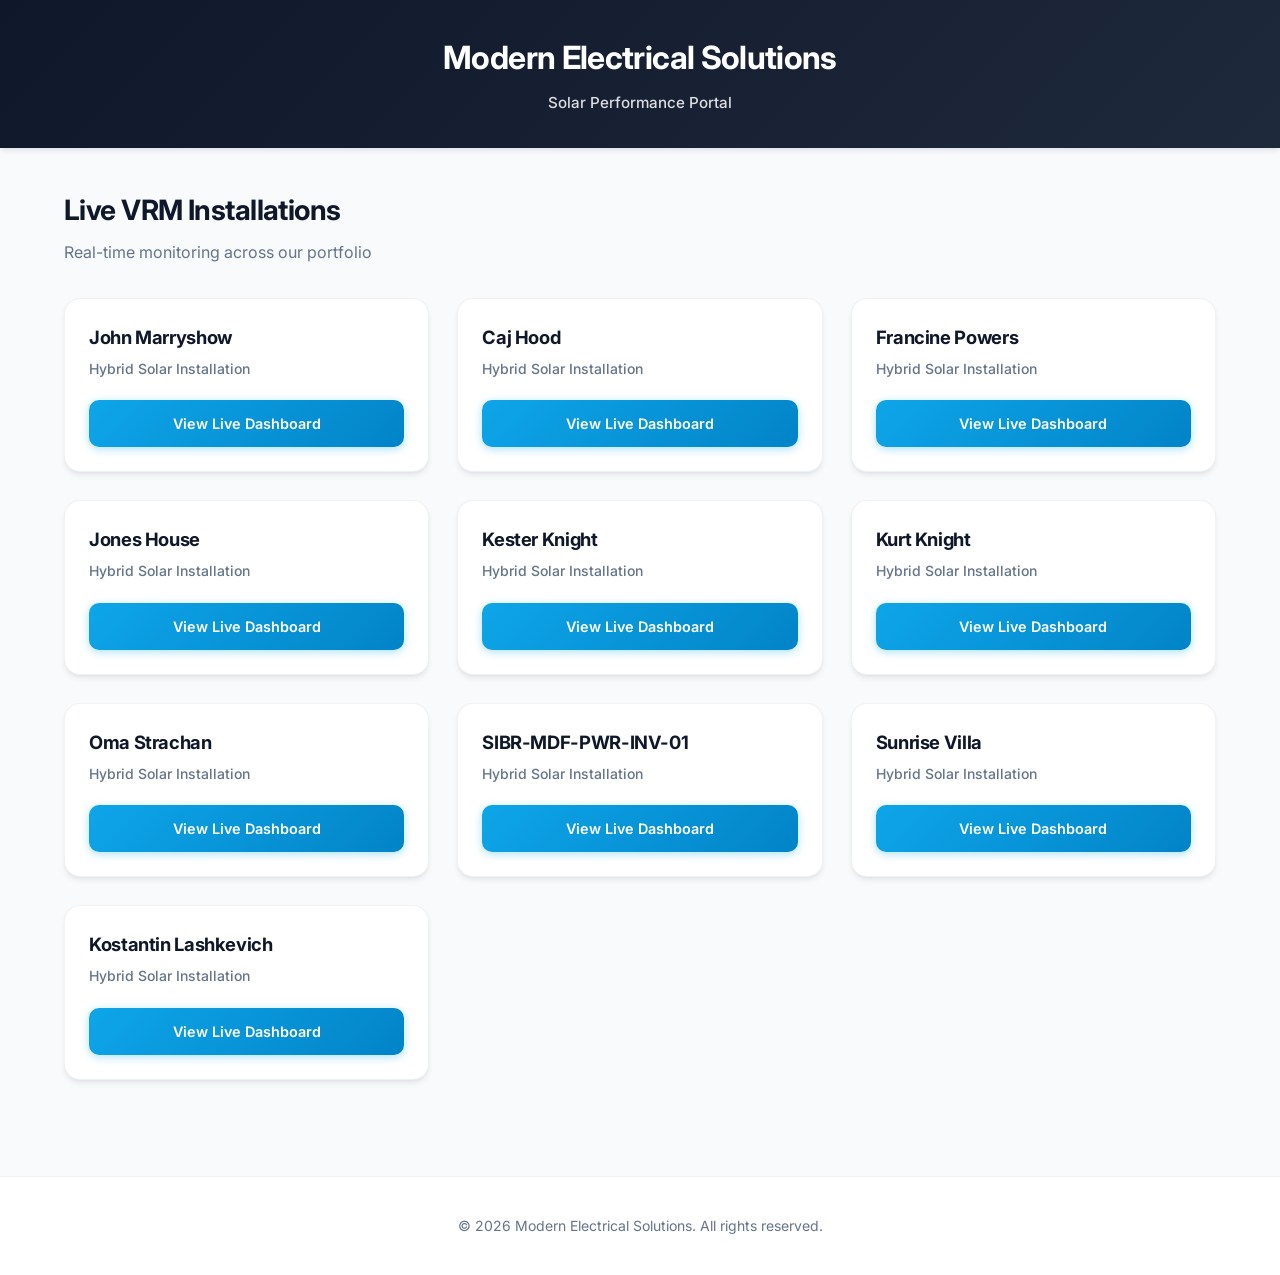
==== index.html @ d56d6b88 "Initial commit: MES SolarGrid Solar Performance Portal Made-with: Cursor" ====
<!DOCTYPE html>
<html lang="en">
<head>
  <meta charset="UTF-8">
  <meta name="viewport" content="width=device-width, initial-scale=1.0">
  <title>Solar Performance Portal — Modern Electrical Solutions</title>
  <link rel="preconnect" href="https://fonts.googleapis.com">
  <link rel="preconnect" href="https://fonts.gstatic.com" crossorigin>
  <link href="https://fonts.googleapis.com/css2?family=Inter:wght@400;500;600;700&display=swap" rel="stylesheet">
  <link rel="stylesheet" href="style.css">
</head>
<body>
  <header class="site-header">
    <div class="header-inner">
      <h1 class="logo">Modern Electrical Solutions</h1>
      <p class="tagline">Solar Performance Portal</p>
    </div>
  </header>

  <main class="main">
    <section class="portfolio-section">
      <h2 class="section-title">Live VRM Installations</h2>
      <p class="section-subtitle">Real-time monitoring across our portfolio</p>
      <div id="systems-grid" class="systems-grid" role="list">
        <!-- Cards injected by app.js -->
      </div>
    </section>
  </main>

  <footer class="site-footer">
    <p>&copy; <span id="year"></span> Modern Electrical Solutions. All rights reserved.</p>
  </footer>

  <script src="assets/systems.js"></script>
  <script src="app.js"></script>
  <script>
    document.getElementById('year').textContent = new Date().getFullYear();
  </script>
</body>
</html>
---- style.css ----
/* ============================================
   Modern Electrical Solutions — Solar Portal
   MES branding, Tesla Energy–inspired UI
   ============================================ */

:root {
  --primary-dark: #0F172A;
  --secondary-dark: #1E293B;
  --accent-amber: #F59E0B;
  --accent-blue: #0EA5E9;
  --background: #F8FAFC;
  --text: #334155;
  --text-muted: #64748B;
  --white: #FFFFFF;
  --shadow-sm: 0 1px 2px rgba(15, 23, 42, 0.05);
  --shadow-md: 0 4px 6px -1px rgba(15, 23, 42, 0.08), 0 2px 4px -2px rgba(15, 23, 42, 0.06);
  --shadow-lg: 0 10px 15px -3px rgba(15, 23, 42, 0.08), 0 4px 6px -4px rgba(15, 23, 42, 0.06);
  --shadow-hover: 0 20px 25px -5px rgba(15, 23, 42, 0.08), 0 8px 10px -6px rgba(15, 23, 42, 0.06);
  --radius: 16px;
  --transition: 0.25s cubic-bezier(0.4, 0, 0.2, 1);
}

*,
*::before,
*::after {
  box-sizing: border-box;
}

html {
  scroll-behavior: smooth;
}

body {
  margin: 0;
  font-family: 'Inter', -apple-system, BlinkMacSystemFont, sans-serif;
  font-size: 16px;
  line-height: 1.6;
  color: var(--text);
  background: var(--background);
  -webkit-font-smoothing: antialiased;
}

/* ----- Header ----- */
.site-header {
  background: linear-gradient(135deg, var(--primary-dark) 0%, var(--secondary-dark) 100%);
  color: var(--white);
  padding: 2rem 1.5rem;
  text-align: center;
  box-shadow: var(--shadow-md);
}

.header-inner {
  max-width: 1200px;
  margin: 0 auto;
}

.logo {
  margin: 0;
  font-size: clamp(1.5rem, 4vw, 2rem);
  font-weight: 700;
  letter-spacing: -0.02em;
}

.tagline {
  margin: 0.5rem 0 0;
  font-size: 0.95rem;
  font-weight: 500;
  color: rgba(255, 255, 255, 0.85);
}

/* ----- Main ----- */
.main {
  max-width: 1200px;
  margin: 0 auto;
  padding: 2.5rem 1.5rem 4rem;
}

.portfolio-section {
  margin-bottom: 2rem;
}

.section-title {
  margin: 0 0 0.5rem;
  font-size: clamp(1.5rem, 3vw, 1.75rem);
  font-weight: 700;
  color: var(--primary-dark);
  letter-spacing: -0.02em;
}

.section-subtitle {
  margin: 0 0 2rem;
  font-size: 1rem;
  color: var(--text-muted);
}

/* Section fade-in on scroll */
.portfolio-section .section-title,
.portfolio-section .section-subtitle {
  opacity: 0;
  transform: translateY(12px);
  transition: opacity 0.6s ease, transform 0.6s ease;
}

.portfolio-section.is-visible .section-title,
.portfolio-section.is-visible .section-subtitle {
  opacity: 1;
  transform: translateY(0);
}

.portfolio-section.is-visible .section-subtitle {
  transition-delay: 0.1s;
}

/* ----- Grid: 1 col mobile, 2 tablet, 3 desktop ----- */
.systems-grid {
  display: grid;
  grid-template-columns: 1fr;
  gap: 1.5rem;
  list-style: none;
  padding: 0;
  margin: 0;
}

@media (min-width: 640px) {
  .systems-grid {
    grid-template-columns: repeat(2, 1fr);
  }
}

@media (min-width: 960px) {
  .systems-grid {
    grid-template-columns: repeat(3, 1fr);
    gap: 1.75rem;
  }
}

/* ----- Card ----- */
.system-card {
  background: var(--white);
  border-radius: var(--radius);
  padding: 1.5rem;
  box-shadow: var(--shadow-md);
  transition: transform var(--transition), box-shadow var(--transition), opacity 0.6s ease, transform 0.6s ease;
  opacity: 0;
  transform: translateY(24px);
  border: 1px solid rgba(15, 23, 42, 0.06);
}

.system-card.is-visible {
  opacity: 1;
  transform: translateY(0);
}

.system-card:hover {
  transform: translateY(-4px);
  box-shadow: var(--shadow-hover);
}

.system-card .card-name {
  margin: 0 0 0.35rem;
  font-size: 1.15rem;
  font-weight: 700;
  color: var(--primary-dark);
  letter-spacing: -0.02em;
}

.system-card .card-type {
  margin: 0 0 1.25rem;
  font-size: 0.875rem;
  color: var(--text-muted);
  font-weight: 500;
}

.system-card .card-cta {
  display: inline-flex;
  align-items: center;
  justify-content: center;
  width: 100%;
  padding: 0.75rem 1.25rem;
  font-family: inherit;
  font-size: 0.9rem;
  font-weight: 600;
  color: var(--white);
  background: linear-gradient(135deg, var(--accent-blue) 0%, #0284C7 100%);
  border: none;
  border-radius: 10px;
  cursor: pointer;
  text-decoration: none;
  transition: opacity var(--transition), transform var(--transition);
  box-shadow: 0 2px 8px rgba(14, 165, 233, 0.35);
}

.system-card .card-cta:hover {
  opacity: 0.95;
  transform: scale(1.02);
}

.system-card .card-cta:active {
  transform: scale(0.98);
}

/* Stagger delay when card becomes visible (via JS) */
.system-card.is-visible:nth-child(1) { transition-delay: 0s; }
.system-card.is-visible:nth-child(2) { transition-delay: 0.05s; }
.system-card.is-visible:nth-child(3) { transition-delay: 0.1s; }
.system-card.is-visible:nth-child(4) { transition-delay: 0.15s; }
.system-card.is-visible:nth-child(5) { transition-delay: 0.2s; }
.system-card.is-visible:nth-child(6) { transition-delay: 0.25s; }
.system-card.is-visible:nth-child(7) { transition-delay: 0.3s; }
.system-card.is-visible:nth-child(8) { transition-delay: 0.35s; }
.system-card.is-visible:nth-child(9) { transition-delay: 0.4s; }
.system-card.is-visible:nth-child(10) { transition-delay: 0.45s; }

/* ----- Footer ----- */
.site-footer {
  padding: 1.5rem;
  text-align: center;
  font-size: 0.875rem;
  color: var(--text-muted);
  background: var(--white);
  border-top: 1px solid rgba(15, 23, 42, 0.06);
}

/* ============================================
   System detail page (systems/*.html)
   ============================================ */
.page-system {
  min-height: 100vh;
  display: flex;
  flex-direction: column;
}

.page-system .site-header {
  padding: 1rem 1.5rem;
}

.page-system .back-link {
  display: inline-flex;
  align-items: center;
  gap: 0.5rem;
  margin-bottom: 0.75rem;
  font-size: 0.9rem;
  font-weight: 500;
  color: rgba(255, 255, 255, 0.9);
  text-decoration: none;
  transition: color var(--transition), opacity var(--transition);
}

.page-system .back-link:hover {
  color: var(--white);
  opacity: 0.95;
}

.page-system .system-title {
  margin: 0 0 1rem;
  font-size: clamp(1.25rem, 3vw, 1.5rem);
  font-weight: 700;
  color: var(--primary-dark);
}

.page-system .system-details {
  margin: 0 0 1.5rem;
  padding: 1.25rem 1.5rem;
  background: var(--white);
  border-radius: var(--radius);
  box-shadow: var(--shadow-md);
  border: 1px solid rgba(15, 23, 42, 0.06);
}

.page-system .system-details-title {
  margin: 0 0 1rem;
  font-size: 0.875rem;
  font-weight: 600;
  color: var(--text-muted);
  text-transform: uppercase;
  letter-spacing: 0.04em;
}

.page-system .system-details-list {
  display: grid;
  grid-template-columns: auto 1fr;
  gap: 0.35rem 1.5rem;
  margin: 0;
  font-size: 0.95rem;
}

.page-system .system-details-term {
  margin: 0;
  font-weight: 500;
  color: var(--text-muted);
}

.page-system .system-details-value {
  margin: 0;
  font-weight: 500;
  color: var(--primary-dark);
}

.page-system .main-content {
  flex: 1;
  max-width: 1100px;
  margin: 0 auto;
  padding: 1.5rem;
  width: 100%;
}

.page-system .iframe-wrap {
  background: var(--white);
  border-radius: var(--radius);
  overflow: hidden;
  box-shadow: var(--shadow-lg);
  border: 1px solid rgba(15, 23, 42, 0.08);
  margin: 0 0 1rem;
}

.page-system .vrm-iframe {
  display: block;
  width: 100%;
  min-height: 70vh;
  border: none;
}

.page-system .vrm-open-wrap {
  text-align: center;
  margin-top: 0.5rem;
}

.page-system .vrm-open {
  display: inline-flex;
  align-items: center;
  gap: 0.5rem;
  padding: 0.75rem 1.5rem;
  font-family: inherit;
  font-size: 0.95rem;
  font-weight: 600;
  color: var(--white);
  background: linear-gradient(135deg, var(--accent-amber) 0%, #D97706 100%);
  border: none;
  border-radius: 10px;
  text-decoration: none;
  cursor: pointer;
  transition: opacity var(--transition), transform var(--transition);
  box-shadow: 0 2px 8px rgba(245, 158, 11, 0.35);
}

.page-system .vrm-open:hover {
  opacity: 0.95;
  transform: scale(1.02);
}

.page-system .vrm-open:active {
  transform: scale(0.98);
}

.page-system .placeholder-message {
  padding: 3rem 2rem;
  text-align: center;
  color: var(--text-muted);
  background: var(--background);
  border-radius: var(--radius);
  margin-bottom: 1rem;
}
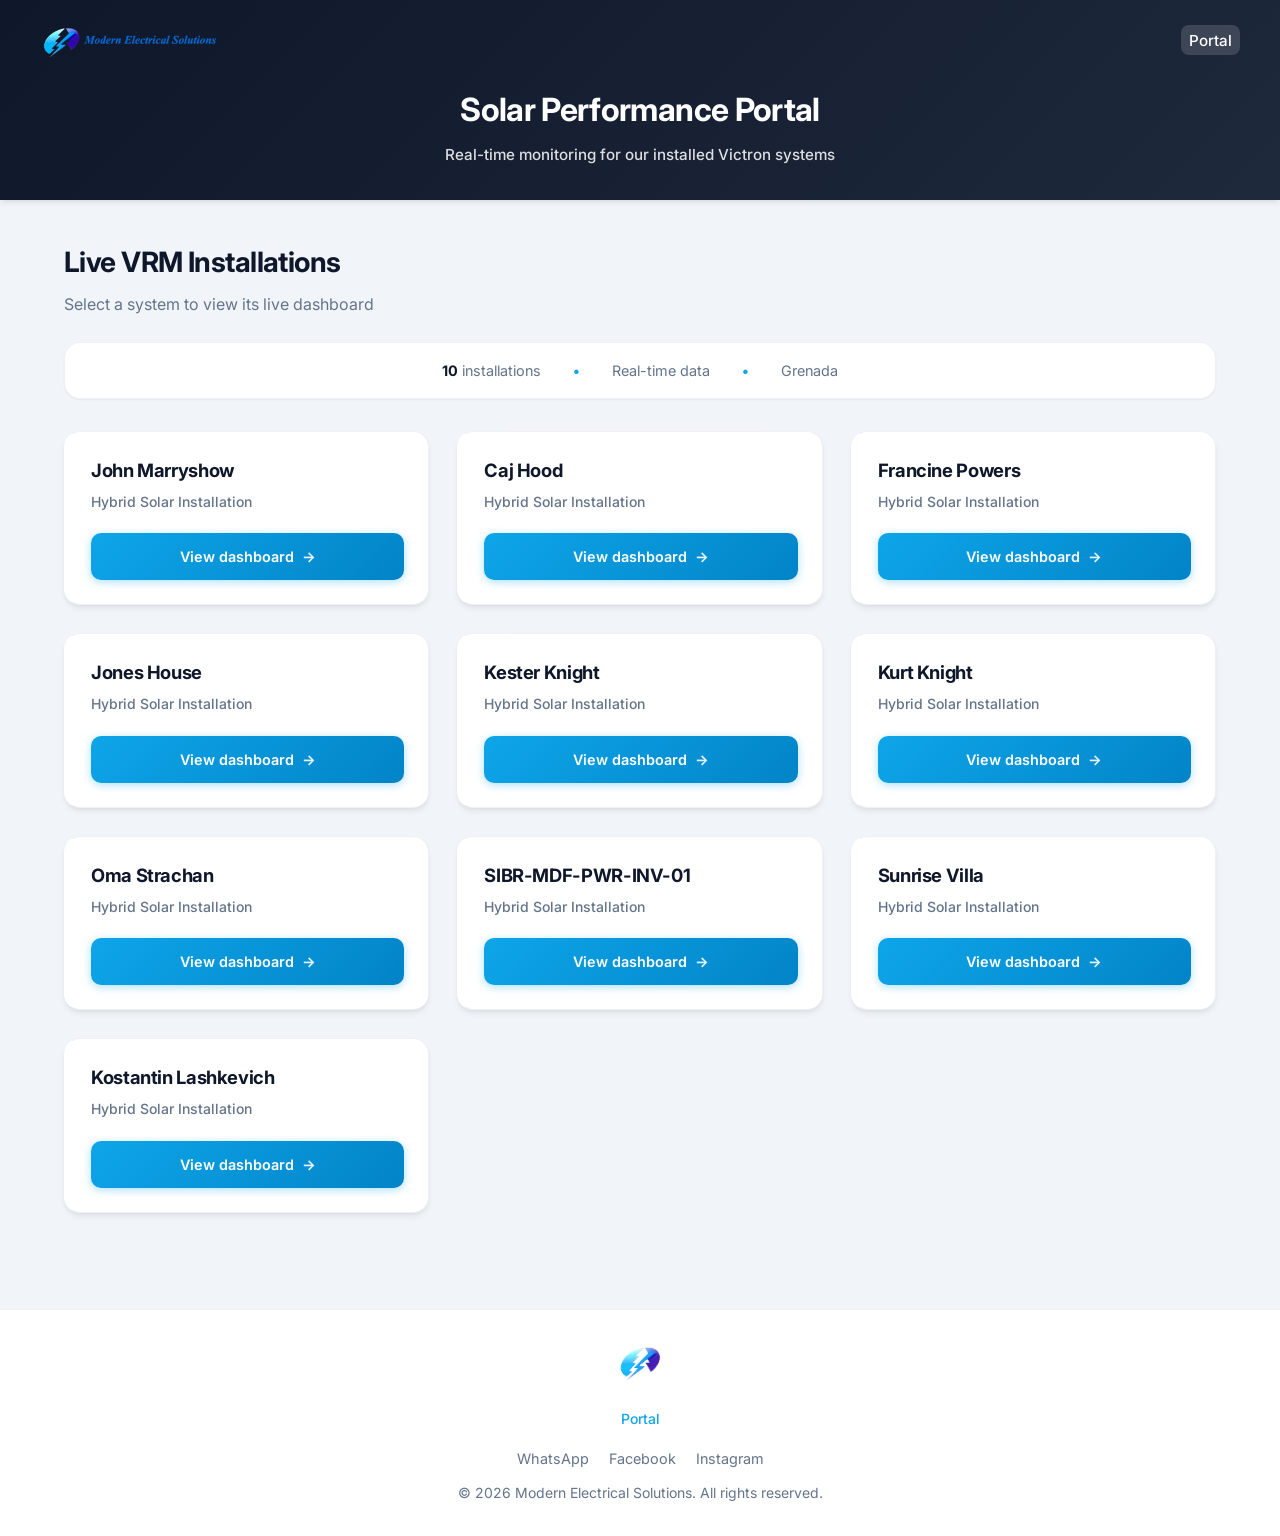
==== commit 31b1ea4a: "Add WhatsApp +1473-534-0037, full site (About/Services/Contact), nav/footer updates, live indicator," ====
--- a/index.html
+++ b/index.html
@@ -3,6 +3,8 @@
 <head>
   <meta charset="UTF-8">
   <meta name="viewport" content="width=device-width, initial-scale=1.0">
+  <link rel="icon" href="assets/images/logo-footer.png" type="image/png">
+  <meta name="description" content="Live solar monitoring for Modern Electrical Solutions. View real-time Victron VRM dashboards for installations across Grenada.">
   <title>Solar Performance Portal — Modern Electrical Solutions</title>
   <link rel="preconnect" href="https://fonts.googleapis.com">
   <link rel="preconnect" href="https://fonts.gstatic.com" crossorigin>
@@ -10,17 +12,37 @@
   <link rel="stylesheet" href="style.css">
 </head>
 <body>
+  <a href="#main-content" class="skip-link">Skip to main content</a>
   <header class="site-header">
     <div class="header-inner">
-      <h1 class="logo">Modern Electrical Solutions</h1>
-      <p class="tagline">Solar Performance Portal</p>
+      <nav class="site-nav" aria-label="Main navigation">
+        <a href="index.html" class="nav-logo"><img src="assets/images/logo.png" alt="Modern Electrical Solutions"></a>
+        <ul class="nav-links">
+          <li><a href="index.html" class="active">Portal</a></li>
+          <li><a href="about.html">About</a></li>
+          <li><a href="services.html">Services</a></li>
+          <li><a href="contact.html">Contact</a></li>
+        </ul>
+        <button type="button" class="nav-toggle" aria-label="Open menu" aria-expanded="false"></button>
+      </nav>
+      <div class="hero">
+        <h1 class="logo">Solar Performance Portal</h1>
+        <p class="tagline">Real-time monitoring for our installed Victron systems</p>
+      </div>
     </div>
   </header>
 
-  <main class="main">
+  <main class="main" id="main-content">
     <section class="portfolio-section">
       <h2 class="section-title">Live VRM Installations</h2>
-      <p class="section-subtitle">Real-time monitoring across our portfolio</p>
+      <p class="section-subtitle">Select a system to view its live dashboard</p>
+      <div class="portal-intro" id="portal-intro" aria-hidden="true">
+        <span><strong id="intro-count">10</strong> installations</span>
+        <span class="intro-dot">•</span>
+        <span>Real-time data</span>
+        <span class="intro-dot">•</span>
+        <span>Grenada</span>
+      </div>
       <div id="systems-grid" class="systems-grid" role="list">
         <!-- Cards injected by app.js -->
       </div>
@@ -28,13 +50,32 @@
   </main>
 
   <footer class="site-footer">
-    <p>&copy; <span id="year"></span> Modern Electrical Solutions. All rights reserved.</p>
+    <div class="footer-inner">
+      <a href="index.html" class="footer-logo"><img src="assets/images/logo-footer.png" alt="Modern Electrical Solutions"></a>
+      <div class="footer-nav">
+        <a href="index.html">Portal</a>
+        <a href="about.html">About</a>
+        <a href="services.html">Services</a>
+        <a href="contact.html">Contact</a>
+        <a href="https://modernelectrical.gd/" target="_blank" rel="noopener noreferrer">Main site</a>
+      </div>
+      <div class="footer-social">
+        <a href="https://wa.me/14735340037" target="_blank" rel="noopener noreferrer" aria-label="WhatsApp">WhatsApp</a>
+        <a href="https://www.facebook.com/ModernElectricalSolution/" target="_blank" rel="noopener noreferrer" aria-label="Facebook">Facebook</a>
+        <a href="https://www.instagram.com/modernelectrical.gd/" target="_blank" rel="noopener noreferrer" aria-label="Instagram">Instagram</a>
+      </div>
+      <p class="footer-copy">&copy; <span id="year"></span> Modern Electrical Solutions. All rights reserved.</p>
+    </div>
   </footer>
 
   <script src="assets/systems.js"></script>
   <script src="app.js"></script>
+  <script src="assets/nav.js"></script>
   <script>
     document.getElementById('year').textContent = new Date().getFullYear();
+    if (typeof systems !== 'undefined' && document.getElementById('intro-count')) {
+      document.getElementById('intro-count').textContent = systems.length;
+    }
   </script>
 </body>
 </html>
--- a/style.css
+++ b/style.css
@@ -8,7 +8,9 @@
   --secondary-dark: #1E293B;
   --accent-amber: #F59E0B;
   --accent-blue: #0EA5E9;
-  --background: #F8FAFC;
+  --accent-blue-dark: #0284C7;
+  --background: #F1F5F9;
+  --background-alt: #E2E8F0;
   --text: #334155;
   --text-muted: #64748B;
   --white: #FFFFFF;
@@ -17,7 +19,9 @@
   --shadow-lg: 0 10px 15px -3px rgba(15, 23, 42, 0.08), 0 4px 6px -4px rgba(15, 23, 42, 0.06);
   --shadow-hover: 0 20px 25px -5px rgba(15, 23, 42, 0.08), 0 8px 10px -6px rgba(15, 23, 42, 0.06);
   --radius: 16px;
+  --radius-sm: 10px;
   --transition: 0.25s cubic-bezier(0.4, 0, 0.2, 1);
+  --focus-ring: 0 0 0 3px rgba(14, 165, 233, 0.4);
 }
 
 *,
@@ -28,6 +32,15 @@
 
 html {
   scroll-behavior: smooth;
+}
+
+@media (prefers-reduced-motion: reduce) {
+  html { scroll-behavior: auto; }
+  *, *::before, *::after {
+    animation-duration: 0.01ms !important;
+    animation-iteration-count: 1 !important;
+    transition-duration: 0.01ms !important;
+  }
 }
 
 body {
@@ -40,12 +53,46 @@
   -webkit-font-smoothing: antialiased;
 }
 
+/* Skip link for accessibility */
+.skip-link {
+  position: absolute;
+  top: -100%;
+  left: 1rem;
+  z-index: 100;
+  padding: 0.75rem 1.25rem;
+  background: var(--white);
+  color: var(--primary-dark);
+  font-weight: 600;
+  border-radius: var(--radius-sm);
+  box-shadow: var(--shadow-lg);
+  text-decoration: none;
+  transition: top 0.2s ease;
+}
+.skip-link:focus {
+  top: 1rem;
+  outline: none;
+  box-shadow: var(--focus-ring);
+}
+
+/* Focus visible for keyboard users */
+a:focus-visible,
+button:focus-visible,
+input:focus-visible,
+textarea:focus-visible {
+  outline: none;
+  box-shadow: var(--focus-ring);
+}
+.nav-links a:focus-visible { border-radius: 8px; }
+.system-card .card-cta:focus-visible { box-shadow: var(--focus-ring), 0 2px 8px rgba(14, 165, 233, 0.35); }
+.btn-primary:focus-visible { box-shadow: var(--focus-ring), 0 2px 8px rgba(14, 165, 233, 0.35); }
+.page-system .back-link:focus-visible { box-shadow: var(--focus-ring); }
+.page-system .vrm-open:focus-visible { box-shadow: var(--focus-ring), 0 2px 8px rgba(245, 158, 11, 0.35); }
+
 /* ----- Header ----- */
 .site-header {
   background: linear-gradient(135deg, var(--primary-dark) 0%, var(--secondary-dark) 100%);
   color: var(--white);
-  padding: 2rem 1.5rem;
-  text-align: center;
+  padding: 1.25rem 1.5rem 2rem;
   box-shadow: var(--shadow-md);
 }
 
@@ -53,6 +100,112 @@
   max-width: 1200px;
   margin: 0 auto;
 }
+
+/* ----- Site nav ----- */
+.site-nav {
+  display: flex;
+  flex-wrap: wrap;
+  align-items: center;
+  justify-content: space-between;
+  gap: 1rem;
+  margin-bottom: 1.5rem;
+}
+
+.nav-logo {
+  display: flex;
+  align-items: center;
+  text-decoration: none;
+  transition: opacity var(--transition);
+}
+.nav-logo:hover { opacity: 0.9; }
+.nav-logo img {
+  height: 40px;
+  width: auto;
+  max-width: 200px;
+  object-fit: contain;
+  display: block;
+}
+
+.nav-links {
+  display: flex;
+  flex-wrap: wrap;
+  gap: 0.25rem 1.25rem;
+  list-style: none;
+  margin: 0;
+  padding: 0;
+}
+
+.nav-links a {
+  color: rgba(255, 255, 255, 0.9);
+  text-decoration: none;
+  font-size: 0.95rem;
+  font-weight: 500;
+  padding: 0.35rem 0.5rem;
+  border-radius: 8px;
+  transition: color var(--transition), background var(--transition);
+}
+.nav-links a:hover,
+.nav-links a.active {
+  color: var(--white);
+}
+.nav-links a.active {
+  background: rgba(255, 255, 255, 0.15);
+}
+
+/* Hide all nav items except Portal */
+.nav-links li:nth-child(n+2) {
+  display: none;
+}
+
+.nav-toggle {
+  display: none;
+  width: 44px;
+  height: 44px;
+  padding: 0;
+  border: none;
+  background: rgba(255, 255, 255, 0.15);
+  color: var(--white);
+  border-radius: 10px;
+  cursor: pointer;
+  position: relative;
+  align-items: center;
+  justify-content: center;
+}
+.nav-toggle::before {
+  content: '';
+  width: 22px;
+  height: 2px;
+  background: currentColor;
+  box-shadow: 0 -7px 0 currentColor, 0 7px 0 currentColor;
+}
+.nav-toggle:focus-visible { box-shadow: var(--focus-ring); }
+@media (max-width: 640px) {
+  .nav-toggle { display: flex; }
+  .nav-links {
+    display: none;
+    position: absolute;
+    top: 100%;
+    left: 0;
+    right: 0;
+    background: var(--secondary-dark);
+    padding: 1rem;
+    border-radius: 0 0 var(--radius) var(--radius);
+    box-shadow: var(--shadow-lg);
+  }
+  .nav-links.is-open {
+    display: flex;
+    flex-direction: column;
+    gap: 0.25rem;
+  }
+  .site-nav { position: relative; }
+}
+
+/* ----- Hero ----- */
+.hero {
+  text-align: center;
+}
+.hero-small .logo { font-size: clamp(1.35rem, 3vw, 1.65rem); }
+.hero-small .tagline { margin-top: 0.35rem; }
 
 .logo {
   margin: 0;
@@ -88,10 +241,29 @@
 }
 
 .section-subtitle {
-  margin: 0 0 2rem;
+  margin: 0 0 1.5rem;
   font-size: 1rem;
   color: var(--text-muted);
 }
+
+/* Portal intro strip */
+.portal-intro {
+  display: flex;
+  flex-wrap: wrap;
+  align-items: center;
+  justify-content: center;
+  gap: 1rem 2rem;
+  padding: 1rem 1.25rem;
+  margin-bottom: 2rem;
+  background: var(--white);
+  border-radius: var(--radius);
+  box-shadow: var(--shadow-sm);
+  border: 1px solid rgba(15, 23, 42, 0.06);
+  font-size: 0.9rem;
+  color: var(--text-muted);
+}
+.portal-intro strong { color: var(--primary-dark); }
+.portal-intro .intro-dot { color: var(--accent-blue); font-weight: 700; }
 
 /* Section fade-in on scroll */
 .portfolio-section .section-title,
@@ -140,10 +312,11 @@
   border-radius: var(--radius);
   padding: 1.5rem;
   box-shadow: var(--shadow-md);
-  transition: transform var(--transition), box-shadow var(--transition), opacity 0.6s ease, transform 0.6s ease;
+  transition: transform var(--transition), box-shadow var(--transition), opacity 0.6s ease, transform 0.6s ease, border-color var(--transition);
   opacity: 0;
   transform: translateY(24px);
   border: 1px solid rgba(15, 23, 42, 0.06);
+  border-left: 3px solid transparent;
 }
 
 .system-card.is-visible {
@@ -154,6 +327,7 @@
 .system-card:hover {
   transform: translateY(-4px);
   box-shadow: var(--shadow-hover);
+  border-left-color: var(--accent-blue);
 }
 
 .system-card .card-name {
@@ -175,28 +349,37 @@
   display: inline-flex;
   align-items: center;
   justify-content: center;
+  gap: 0.5rem;
   width: 100%;
+  min-height: 44px;
   padding: 0.75rem 1.25rem;
   font-family: inherit;
   font-size: 0.9rem;
   font-weight: 600;
   color: var(--white);
-  background: linear-gradient(135deg, var(--accent-blue) 0%, #0284C7 100%);
+  background: linear-gradient(135deg, var(--accent-blue) 0%, var(--accent-blue-dark) 100%);
   border: none;
-  border-radius: 10px;
+  border-radius: var(--radius-sm);
   cursor: pointer;
   text-decoration: none;
-  transition: opacity var(--transition), transform var(--transition);
+  transition: opacity var(--transition), transform var(--transition), box-shadow var(--transition);
   box-shadow: 0 2px 8px rgba(14, 165, 233, 0.35);
 }
 
 .system-card .card-cta:hover {
   opacity: 0.95;
   transform: scale(1.02);
+  box-shadow: 0 4px 12px rgba(14, 165, 233, 0.4);
 }
 
 .system-card .card-cta:active {
   transform: scale(0.98);
+}
+
+.system-card .card-cta::after {
+  content: '→';
+  font-weight: 700;
+  opacity: 0.9;
 }
 
 /* Stagger delay when card becomes visible (via JS) */
@@ -213,13 +396,218 @@
 
 /* ----- Footer ----- */
 .site-footer {
-  padding: 1.5rem;
+  padding: 2rem 1.5rem;
   text-align: center;
   font-size: 0.875rem;
   color: var(--text-muted);
   background: var(--white);
   border-top: 1px solid rgba(15, 23, 42, 0.06);
 }
+
+.footer-inner {
+  max-width: 1200px;
+  margin: 0 auto;
+}
+
+.footer-logo {
+  display: block;
+  margin-bottom: 1rem;
+}
+.footer-logo img {
+  height: 44px;
+  width: auto;
+  max-width: 220px;
+  object-fit: contain;
+  opacity: 0.9;
+}
+.footer-logo:hover img { opacity: 1; }
+
+.footer-nav {
+  display: flex;
+  flex-wrap: wrap;
+  justify-content: center;
+  gap: 1rem 1.5rem;
+  margin-bottom: 1rem;
+}
+.footer-nav a {
+  color: var(--accent-blue);
+  text-decoration: none;
+  font-weight: 500;
+}
+.footer-nav a:hover { text-decoration: underline; }
+
+/* Hide footer nav except Portal */
+.footer-nav a:nth-child(n+2) {
+  display: none;
+}
+
+.footer-social {
+  display: flex;
+  flex-wrap: wrap;
+  justify-content: center;
+  gap: 0.75rem 1.25rem;
+  margin-bottom: 0.75rem;
+  font-size: 0.9rem;
+}
+.footer-social a {
+  color: var(--text-muted);
+  text-decoration: none;
+}
+.footer-social a:hover { color: var(--accent-blue); }
+
+.footer-copy {
+  margin: 0;
+  color: var(--text-muted);
+}
+
+/* ----- Content pages (About, Services, Contact) ----- */
+.main-page {
+  padding-top: 2rem;
+  padding-bottom: 4rem;
+}
+
+.content-section {
+  margin-bottom: 2.5rem;
+}
+
+.content-title {
+  margin: 0 0 0.75rem;
+  font-size: 1.35rem;
+  font-weight: 700;
+  color: var(--primary-dark);
+  letter-spacing: -0.02em;
+}
+
+.content-lead {
+  font-size: 1.05rem;
+  color: var(--text);
+  margin: 0 0 1rem;
+}
+
+.content-section p {
+  margin: 0 0 1rem;
+  color: var(--text);
+}
+.content-section p:last-child { margin-bottom: 0; }
+
+.content-section a {
+  color: var(--accent-blue);
+  text-decoration: none;
+  font-weight: 500;
+}
+.content-section a:hover { text-decoration: underline; }
+
+.content-cta {
+  margin-top: 2rem;
+  padding-top: 1.5rem;
+  border-top: 1px solid rgba(15, 23, 42, 0.08);
+}
+
+.btn {
+  display: inline-flex;
+  align-items: center;
+  justify-content: center;
+  padding: 0.75rem 1.5rem;
+  font-family: inherit;
+  font-size: 1rem;
+  font-weight: 600;
+  text-decoration: none;
+  border: none;
+  border-radius: 10px;
+  cursor: pointer;
+  transition: opacity var(--transition), transform var(--transition);
+}
+.btn-primary {
+  color: var(--white);
+  background: linear-gradient(135deg, var(--accent-blue) 0%, #0284C7 100%);
+  box-shadow: 0 2px 8px rgba(14, 165, 233, 0.35);
+}
+.btn-primary:hover {
+  opacity: 0.95;
+  transform: scale(1.02);
+}
+
+/* ----- Contact page ----- */
+.contact-grid {
+  display: grid;
+  gap: 2rem;
+}
+@media (min-width: 720px) {
+  .contact-grid {
+    grid-template-columns: 1fr 1fr;
+    align-items: start;
+  }
+}
+
+.contact-list {
+  list-style: none;
+  padding: 0;
+  margin: 1rem 0;
+}
+.contact-list li {
+  margin-bottom: 1.25rem;
+  padding-bottom: 1rem;
+  border-bottom: 1px solid rgba(15, 23, 42, 0.08);
+}
+.contact-list li:last-child { margin-bottom: 0; padding-bottom: 0; border-bottom: none; }
+.contact-list a { color: var(--accent-blue); }
+.contact-note,
+.form-note {
+  font-size: 0.85rem;
+  color: var(--text-muted);
+  margin-top: 1rem;
+}
+
+.contact-social {
+  margin-top: 1rem;
+  font-size: 0.95rem;
+}
+.contact-social a { color: var(--accent-blue); }
+
+/* ----- About page stats ----- */
+.stats-list {
+  list-style: none;
+  padding: 0;
+  margin: 0;
+  display: grid;
+  gap: 0.75rem;
+}
+.stats-list li {
+  padding: 0.75rem 1rem;
+  background: var(--background);
+  border-radius: 10px;
+  border: 1px solid rgba(15, 23, 42, 0.06);
+}
+.stats-list strong { color: var(--accent-blue); }
+
+.contact-form label {
+  display: block;
+  margin: 1rem 0 0.35rem;
+  font-weight: 600;
+  font-size: 0.9rem;
+  color: var(--primary-dark);
+}
+.contact-form label:first-of-type { margin-top: 0; }
+.contact-form input,
+.contact-form textarea {
+  width: 100%;
+  padding: 0.65rem 0.9rem;
+  font-family: inherit;
+  font-size: 1rem;
+  border: 1px solid rgba(15, 23, 42, 0.15);
+  border-radius: 10px;
+  background: var(--white);
+  color: var(--text);
+  transition: border-color var(--transition);
+}
+.contact-form input:focus,
+.contact-form textarea:focus {
+  outline: none;
+  border-color: var(--accent-blue);
+  box-shadow: 0 0 0 3px rgba(14, 165, 233, 0.2);
+}
+.contact-form textarea { resize: vertical; min-height: 100px; }
+.contact-form button { margin-top: 1.25rem; }
 
 /* ============================================
    System detail page (systems/*.html)
@@ -234,21 +622,64 @@
   padding: 1rem 1.5rem;
 }
 
-.page-system .back-link {
+.page-system .hero { display: none; }
+.page-system .site-header .nav-links a { color: rgba(255,255,255,0.9); }
+/* Hide back link and title from header; they live in main content */
+.page-system .site-header .back-link,
+.page-system .site-header .page-system-logo,
+.page-system .site-header .tagline {
+  display: none !important;
+}
+
+/* Back link and title live in main content */
+.page-system .back-link-content {
   display: inline-flex;
   align-items: center;
-  gap: 0.5rem;
-  margin-bottom: 0.75rem;
+  gap: 0.35rem;
+  margin-bottom: 1rem;
   font-size: 0.9rem;
   font-weight: 500;
-  color: rgba(255, 255, 255, 0.9);
-  text-decoration: none;
-  transition: color var(--transition), opacity var(--transition);
-}
-
-.page-system .back-link:hover {
-  color: var(--white);
-  opacity: 0.95;
+  color: var(--accent-blue);
+  text-decoration: none;
+  transition: color var(--transition);
+}
+.page-system .back-link-content:hover { color: var(--accent-blue-dark); text-decoration: underline; }
+.page-system .back-link-content:focus-visible { box-shadow: var(--focus-ring); border-radius: 6px; }
+
+/* Live connection indicator (database-style) */
+.page-system .live-indicator {
+  display: inline-flex;
+  align-items: center;
+  gap: 0.4rem;
+  margin: 0;
+  font-size: 0.8rem;
+  font-weight: 600;
+  color: #059669;
+  text-transform: uppercase;
+  letter-spacing: 0.05em;
+  flex-shrink: 0;
+}
+.page-system .system-details .live-indicator {
+  position: absolute;
+  top: 1rem;
+  right: 1.25rem;
+  margin: 0;
+}
+.page-system .live-indicator-dot {
+  width: 8px;
+  height: 8px;
+  border-radius: 50%;
+  background: #059669;
+  box-shadow: 0 0 0 0 rgba(5, 150, 105, 0.5);
+  animation: live-pulse 2s ease-in-out infinite;
+}
+@keyframes live-pulse {
+  0%, 100% { box-shadow: 0 0 0 0 rgba(5, 150, 105, 0.5); }
+  50% { box-shadow: 0 0 0 6px rgba(5, 150, 105, 0); }
+}
+.page-system .live-indicator[aria-hidden="true"] { display: none; }
+@media (prefers-reduced-motion: reduce) {
+  .page-system .live-indicator-dot { animation: none; box-shadow: none; }
 }
 
 .page-system .system-title {
@@ -259,14 +690,20 @@
 }
 
 .page-system .system-details {
+  position: relative;
   margin: 0 0 1.5rem;
   padding: 1.25rem 1.5rem;
+  padding-top: 2.25rem;
   background: var(--white);
   border-radius: var(--radius);
   box-shadow: var(--shadow-md);
   border: 1px solid rgba(15, 23, 42, 0.06);
 }
 
+.page-system .system-details-main {
+  min-width: 0;
+}
+
 .page-system .system-details-title {
   margin: 0 0 1rem;
   font-size: 0.875rem;
@@ -295,6 +732,36 @@
   font-weight: 500;
   color: var(--primary-dark);
 }
+
+.page-system .system-details-actions {
+  display: flex;
+  flex-wrap: wrap;
+  align-items: center;
+  gap: 0.75rem 1rem;
+  margin-top: 1.25rem;
+  padding-top: 1.25rem;
+  border-top: 1px solid rgba(15, 23, 42, 0.08);
+}
+
+.page-system .btn-vrm-open {
+  color: var(--white);
+  background: linear-gradient(135deg, var(--accent-amber) 0%, #D97706 100%);
+  box-shadow: 0 2px 8px rgba(245, 158, 11, 0.35);
+  padding: 0.6rem 1.25rem;
+  font-size: 0.95rem;
+  font-weight: 600;
+  border-radius: var(--radius-sm);
+  text-decoration: none;
+  display: inline-flex;
+  align-items: center;
+  gap: 0.35rem;
+  transition: opacity var(--transition), transform var(--transition);
+}
+.page-system .btn-vrm-open:hover {
+  opacity: 0.95;
+  transform: scale(1.02);
+}
+.page-system .btn-vrm-open:focus-visible { box-shadow: var(--focus-ring), 0 2px 8px rgba(245, 158, 11, 0.35); }
 
 .page-system .main-content {
   flex: 1;
@@ -304,7 +771,21 @@
   width: 100%;
 }
 
+.page-system .breadcrumb {
+  margin: 0 0 1rem;
+  font-size: 0.9rem;
+  color: var(--text-muted);
+}
+.page-system .breadcrumb a {
+  color: var(--accent-blue);
+  text-decoration: none;
+  font-weight: 500;
+}
+.page-system .breadcrumb a:hover { text-decoration: underline; }
+.page-system .breadcrumb span { margin: 0 0.35rem; color: var(--text-muted); }
+
 .page-system .iframe-wrap {
+  position: relative;
   background: var(--white);
   border-radius: var(--radius);
   overflow: hidden;
@@ -313,6 +794,24 @@
   margin: 0 0 1rem;
 }
 
+.page-system .iframe-loading {
+  position: absolute;
+  inset: 0;
+  display: flex;
+  align-items: center;
+  justify-content: center;
+  background: var(--background);
+  color: var(--text-muted);
+  font-size: 0.95rem;
+  font-weight: 500;
+  transition: opacity 0.3s ease, visibility 0.3s ease;
+}
+.page-system .iframe-wrap.loaded .iframe-loading {
+  opacity: 0;
+  visibility: hidden;
+  pointer-events: none;
+}
+
 .page-system .vrm-iframe {
   display: block;
   width: 100%;
@@ -320,37 +819,6 @@
   border: none;
 }
 
-.page-system .vrm-open-wrap {
-  text-align: center;
-  margin-top: 0.5rem;
-}
-
-.page-system .vrm-open {
-  display: inline-flex;
-  align-items: center;
-  gap: 0.5rem;
-  padding: 0.75rem 1.5rem;
-  font-family: inherit;
-  font-size: 0.95rem;
-  font-weight: 600;
-  color: var(--white);
-  background: linear-gradient(135deg, var(--accent-amber) 0%, #D97706 100%);
-  border: none;
-  border-radius: 10px;
-  text-decoration: none;
-  cursor: pointer;
-  transition: opacity var(--transition), transform var(--transition);
-  box-shadow: 0 2px 8px rgba(245, 158, 11, 0.35);
-}
-
-.page-system .vrm-open:hover {
-  opacity: 0.95;
-  transform: scale(1.02);
-}
-
-.page-system .vrm-open:active {
-  transform: scale(0.98);
-}
 
 .page-system .placeholder-message {
   padding: 3rem 2rem;
@@ -360,3 +828,22 @@
   border-radius: var(--radius);
   margin-bottom: 1rem;
 }
+.page-system .placeholder-message a {
+  color: var(--accent-blue);
+  font-weight: 500;
+  text-decoration: none;
+}
+.page-system .placeholder-message a:hover { text-decoration: underline; }
+
+.page-system .system-not-found {
+  padding: 2rem 1.5rem;
+  text-align: center;
+  background: var(--background);
+  border-radius: var(--radius);
+  color: var(--text-muted);
+  margin-bottom: 1rem;
+}
+.page-system .system-not-found a {
+  color: var(--accent-blue);
+  font-weight: 600;
+}
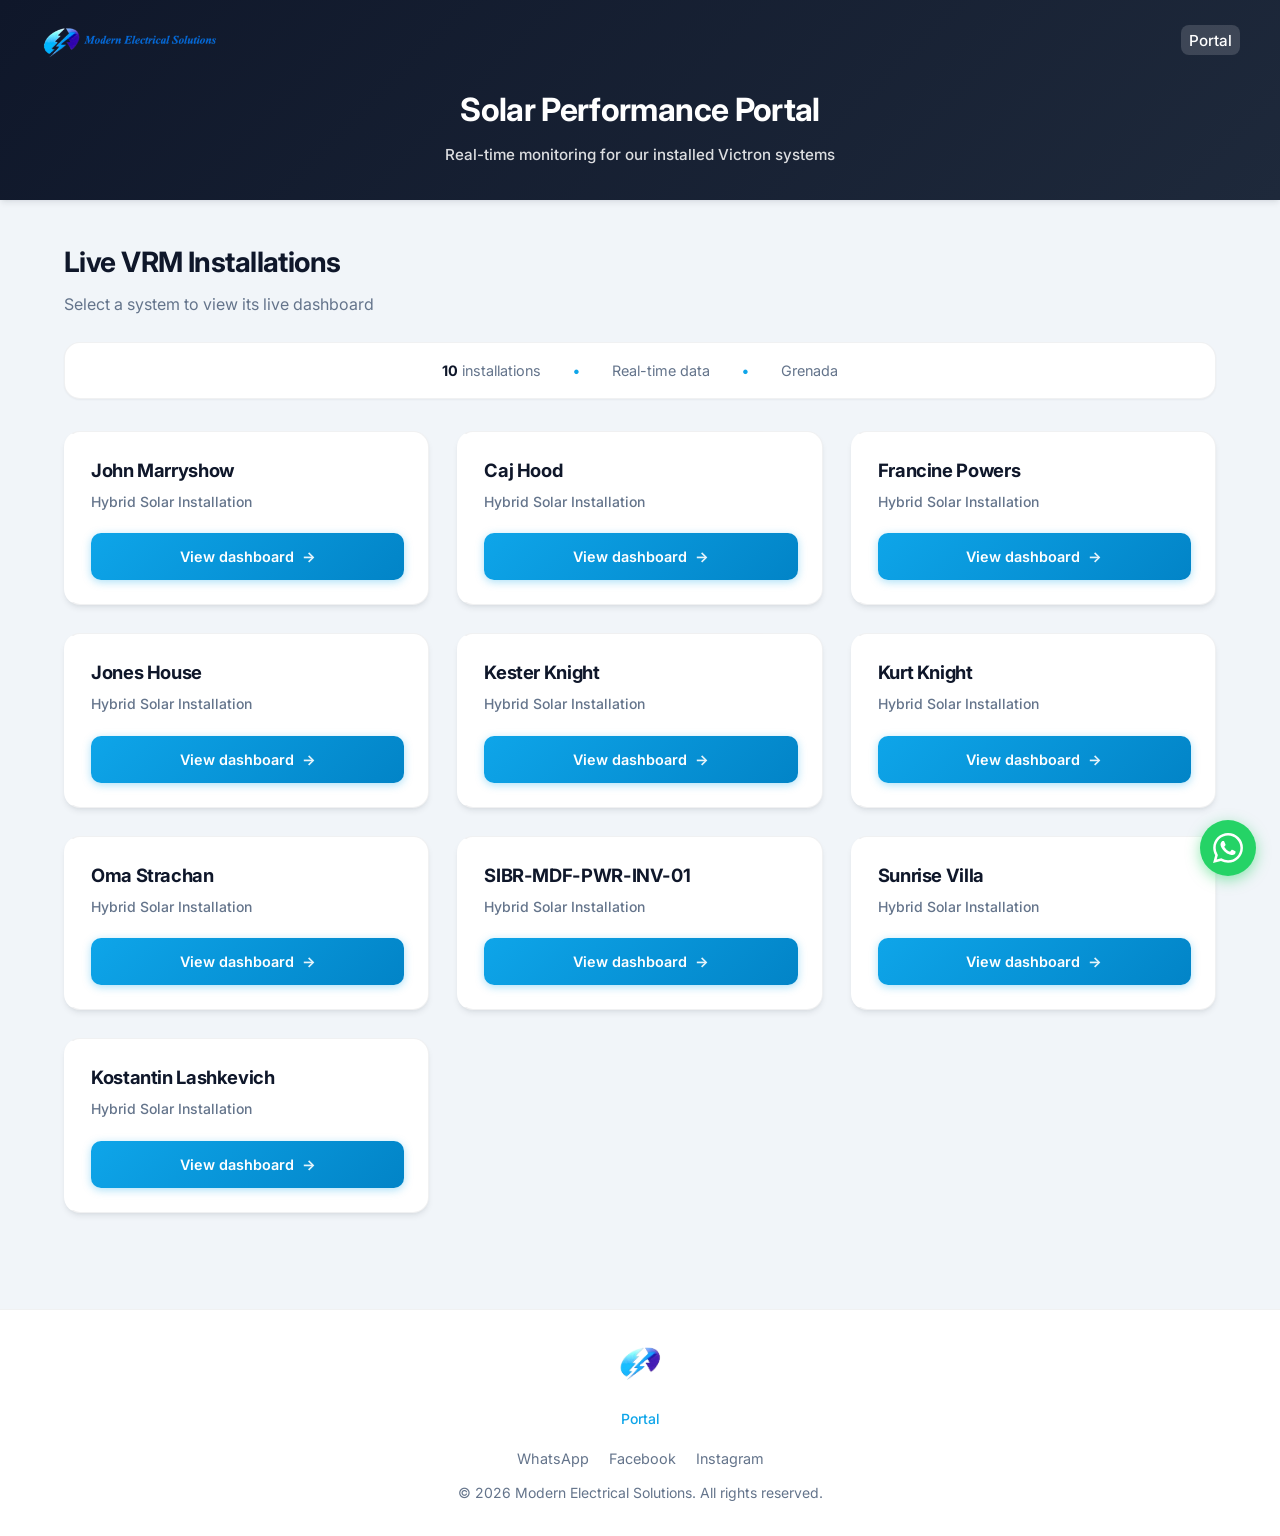
==== commit b53e6b26: "Add floating WhatsApp button (bottom-right) on all pages Made-with: Cursor" ====
--- a/index.html
+++ b/index.html
@@ -68,6 +68,10 @@
     </div>
   </footer>
 
+  <a href="https://wa.me/14735340037" class="whatsapp-float" target="_blank" rel="noopener noreferrer" aria-label="Chat on WhatsApp">
+    <svg viewBox="0 0 24 24" xmlns="http://www.w3.org/2000/svg"><path d="M17.472 14.382c-.297-.149-1.758-.867-2.03-.967-.273-.099-.471-.148-.67.15-.197.297-.767.966-.94 1.164-.173.199-.347.223-.644.075-.297-.15-1.255-.463-2.39-1.475-.883-.788-1.48-1.761-1.653-2.059-.173-.297-.018-.458.13-.606.134-.133.298-.347.446-.52.149-.174.198-.298.298-.497.099-.198.05-.371-.025-.52-.075-.149-.669-1.612-.916-2.207-.242-.579-.487-.5-.669-.51-.173-.008-.371-.01-.57-.01-.198 0-.52.074-.792.372-.272.297-1.04 1.016-1.04 2.479 0 1.462 1.065 2.875 1.213 3.074.149.198 2.096 3.2 5.077 4.487.709.306 1.262.489 1.694.625.712.227 1.36.195 1.871.118.571-.085 1.758-.719 2.006-1.413.248-.694.248-1.289.173-1.413-.074-.124-.272-.198-.57-.347m-5.421 7.403h-.004a9.87 9.87 0 01-5.031-1.378l-.361-.214-3.741.982.998-3.648-.235-.374a9.86 9.86 0 01-1.51-5.26c.001-5.45 4.436-9.884 9.888-9.884 2.64 0 5.122 1.03 6.988 2.898a9.825 9.825 0 012.893 6.994c-.003 5.45-4.437 9.884-9.885 9.884m8.413-18.297A11.815 11.815 0 0012.05 0C5.495 0 .16 5.335.157 11.892c0 2.096.547 4.142 1.588 5.945L.057 24l6.305-1.654a11.882 11.882 0 005.683 1.448h.005c6.554 0 11.89-5.335 11.893-11.893a11.821 11.821 0 00-3.48-8.413z"/></svg>
+  </a>
+
   <script src="assets/systems.js"></script>
   <script src="app.js"></script>
   <script src="assets/nav.js"></script>
--- a/style.css
+++ b/style.css
@@ -22,6 +22,7 @@
   --radius-sm: 10px;
   --transition: 0.25s cubic-bezier(0.4, 0, 0.2, 1);
   --focus-ring: 0 0 0 3px rgba(14, 165, 233, 0.4);
+  --whatsapp-green: #25D366;
 }
 
 *,
@@ -460,6 +461,39 @@
   color: var(--text-muted);
 }
 
+/* ----- Floating WhatsApp button ----- */
+.whatsapp-float {
+  position: fixed;
+  bottom: 1.5rem;
+  right: 1.5rem;
+  z-index: 999;
+  width: 56px;
+  height: 56px;
+  border-radius: 50%;
+  background: var(--whatsapp-green);
+  color: var(--white);
+  display: flex;
+  align-items: center;
+  justify-content: center;
+  box-shadow: 0 4px 14px rgba(37, 211, 102, 0.5);
+  text-decoration: none;
+  transition: transform var(--transition), box-shadow var(--transition);
+}
+.whatsapp-float:hover {
+  transform: scale(1.08);
+  box-shadow: 0 6px 20px rgba(37, 211, 102, 0.55);
+  color: var(--white);
+}
+.whatsapp-float:focus-visible {
+  outline: none;
+  box-shadow: 0 0 0 3px rgba(37, 211, 102, 0.5);
+}
+.whatsapp-float svg {
+  width: 30px;
+  height: 30px;
+  fill: currentColor;
+}
+
 /* ----- Content pages (About, Services, Contact) ----- */
 .main-page {
   padding-top: 2rem;
